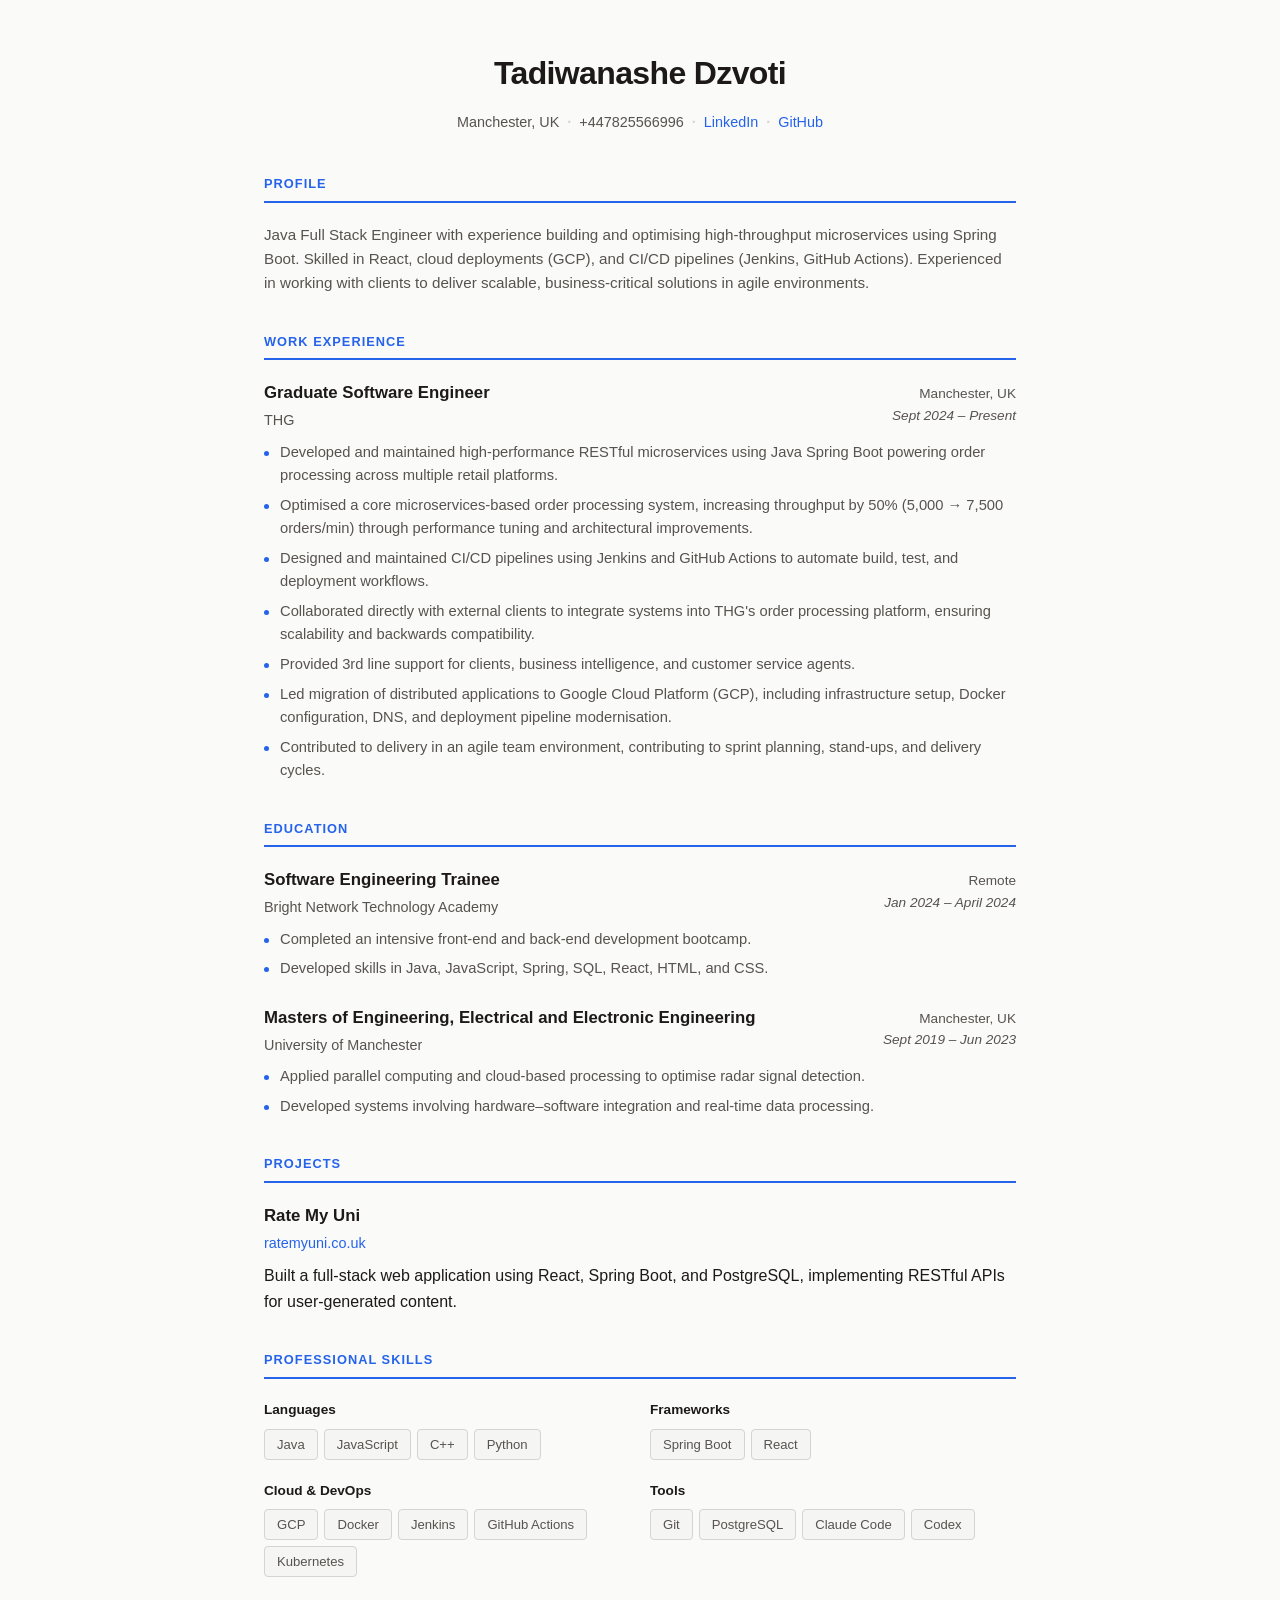
==== index.html @ 74bf0708 "Added static site" ====
<!DOCTYPE html>
<html lang="en">
<head>
    <meta charset="UTF-8">
    <meta name="viewport" content="width=device-width, initial-scale=1.0">
    <title>Tadiwanashe Dzvoti - Software Engineer</title>
    <link rel="stylesheet" href="style.css">
</head>
<body>
    <div class="container">
        <header>
            <h1>Tadiwanashe Dzvoti</h1>
            <div class="contact-info">
                <span>Manchester, UK</span>
                <span class="separator" aria-hidden="true"></span>
                <span>+447825566996</span>
                <span class="separator" aria-hidden="true"></span>
                <a href="https://linkedin.com/in/tadiwanashe-dzvoti" target="_blank" rel="noopener">LinkedIn</a>
                <span class="separator" aria-hidden="true"></span>
                <a href="https://github.com/TDD66" target="_blank" rel="noopener">GitHub</a>
            </div>
        </header>

        <section>
            <h2>Profile</h2>
            <p>Java Full Stack Engineer with experience building and optimising high-throughput microservices using Spring Boot. Skilled in React, cloud deployments (GCP), and CI/CD pipelines (Jenkins, GitHub Actions). Experienced in working with clients to deliver scalable, business-critical solutions in agile environments.</p>
        </section>

        <section>
            <h2>Work Experience</h2>

            <div class="entry">
                <div class="entry-header">
                    <div>
                        <h3>Graduate Software Engineer</h3>
                        <span class="organisation">THG</span>
                    </div>
                    <div class="entry-meta">
                        <span class="location">Manchester, UK</span>
                        <span class="date">Sept 2024 &ndash; Present</span>
                    </div>
                </div>
                <ul>
                    <li>Developed and maintained high-performance RESTful microservices using Java Spring Boot powering order processing across multiple retail platforms.</li>
                    <li>Optimised a core microservices-based order processing system, increasing throughput by 50% (5,000 &rarr; 7,500 orders/min) through performance tuning and architectural improvements.</li>
                    <li>Designed and maintained CI/CD pipelines using Jenkins and GitHub Actions to automate build, test, and deployment workflows.</li>
                    <li>Collaborated directly with external clients to integrate systems into THG's order processing platform, ensuring scalability and backwards compatibility.</li>
                    <li>Provided 3rd line support for clients, business intelligence, and customer service agents.</li>
                    <li>Led migration of distributed applications to Google Cloud Platform (GCP), including infrastructure setup, Docker configuration, DNS, and deployment pipeline modernisation.</li>
                    <li>Contributed to delivery in an agile team environment, contributing to sprint planning, stand-ups, and delivery cycles.</li>
                </ul>
            </div>
        </section>

        <section>
            <h2>Education</h2>

            <div class="entry">
                <div class="entry-header">
                    <div>
                        <h3>Software Engineering Trainee</h3>
                        <span class="organisation">Bright Network Technology Academy</span>
                    </div>
                    <div class="entry-meta">
                        <span class="location">Remote</span>
                        <span class="date">Jan 2024 &ndash; April 2024</span>
                    </div>
                </div>
                <ul>
                    <li>Completed an intensive front-end and back-end development bootcamp.</li>
                    <li>Developed skills in Java, JavaScript, Spring, SQL, React, HTML, and CSS.</li>
                </ul>
            </div>

            <div class="entry">
                <div class="entry-header">
                    <div>
                        <h3>Masters of Engineering, Electrical and Electronic Engineering</h3>
                        <span class="organisation">University of Manchester</span>
                    </div>
                    <div class="entry-meta">
                        <span class="location">Manchester, UK</span>
                        <span class="date">Sept 2019 &ndash; Jun 2023</span>
                    </div>
                </div>
                <ul>
                    <li>Applied parallel computing and cloud-based processing to optimise radar signal detection.</li>
                    <li>Developed systems involving hardware&ndash;software integration and real-time data processing.</li>
                </ul>
            </div>
        </section>

        <section>
            <h2>Projects</h2>
            <div class="entry">
                <div class="entry-header">
                    <div>
                        <h3>Rate My Uni</h3>
                        <a href="https://ratemyuni.co.uk" class="project-link" target="_blank" rel="noopener">ratemyuni.co.uk</a>
                    </div>
                </div>
                <p>Built a full-stack web application using React, Spring Boot, and PostgreSQL, implementing RESTful APIs for user-generated content.</p>
            </div>
        </section>

        <section>
            <h2>Professional Skills</h2>
            <div class="skills-grid">
                <div class="skill-category">
                    <h3>Languages</h3>
                    <div class="skill-tags">
                        <span class="tag">Java</span>
                        <span class="tag">JavaScript</span>
                        <span class="tag">C++</span>
                        <span class="tag">Python</span>
                    </div>
                </div>
                <div class="skill-category">
                    <h3>Frameworks</h3>
                    <div class="skill-tags">
                        <span class="tag">Spring Boot</span>
                        <span class="tag">React</span>
                    </div>
                </div>
                <div class="skill-category">
                    <h3>Cloud & DevOps</h3>
                    <div class="skill-tags">
                        <span class="tag">GCP</span>
                        <span class="tag">Docker</span>
                        <span class="tag">Jenkins</span>
                        <span class="tag">GitHub Actions</span>
                        <span class="tag">Kubernetes</span>
                    </div>
                </div>
                <div class="skill-category">
                    <h3>Tools</h3>
                    <div class="skill-tags">
                        <span class="tag">Git</span>
                        <span class="tag">PostgreSQL</span>
                        <span class="tag">Claude Code</span>
                        <span class="tag">Codex</span>
                    </div>
                </div>
            </div>
        </section>
    </div>
</body>
</html>
---- style.css ----
*,
*::before,
*::after {
    margin: 0;
    padding: 0;
    box-sizing: border-box;
}

:root {
    --color-bg: #fafaf9;
    --color-surface: #ffffff;
    --color-text: #1c1917;
    --color-text-secondary: #57534e;
    --color-accent: #2563eb;
    --color-accent-light: #eff6ff;
    --color-border: #e7e5e4;
    --color-tag-bg: #f5f5f4;
    --color-tag-border: #d6d3d1;
}

body {
    font-family: -apple-system, BlinkMacSystemFont, "Segoe UI", Roboto,
        "Helvetica Neue", Arial, sans-serif;
    background: var(--color-bg);
    color: var(--color-text);
    line-height: 1.6;
    -webkit-font-smoothing: antialiased;
}

.container {
    max-width: 800px;
    margin: 0 auto;
    padding: 48px 24px;
}

/* Header */
header {
    text-align: center;
    margin-bottom: 40px;
}

header h1 {
    font-size: 2rem;
    font-weight: 700;
    letter-spacing: -0.02em;
    margin-bottom: 12px;
}

.contact-info {
    display: flex;
    flex-wrap: wrap;
    justify-content: center;
    align-items: center;
    gap: 8px;
    font-size: 0.9rem;
    color: var(--color-text-secondary);
}

.contact-info a {
    color: var(--color-accent);
    text-decoration: none;
}

.contact-info a:hover {
    text-decoration: underline;
}

.separator::after {
    content: "\00b7";
    color: var(--color-tag-border);
    font-weight: 700;
}

/* Sections */
section {
    margin-bottom: 36px;
}

section > h2 {
    font-size: 0.8rem;
    font-weight: 600;
    text-transform: uppercase;
    letter-spacing: 0.08em;
    color: var(--color-accent);
    border-bottom: 2px solid var(--color-accent);
    padding-bottom: 6px;
    margin-bottom: 20px;
}

section > p {
    font-size: 0.95rem;
    color: var(--color-text-secondary);
}

/* Entry blocks */
.entry {
    margin-bottom: 24px;
}

.entry:last-child {
    margin-bottom: 0;
}

.entry-header {
    display: flex;
    justify-content: space-between;
    align-items: baseline;
    flex-wrap: wrap;
    gap: 4px;
    margin-bottom: 8px;
}

.entry-header h3 {
    font-size: 1.05rem;
    font-weight: 600;
}

.organisation {
    font-size: 0.9rem;
    color: var(--color-text-secondary);
}

.entry-meta {
    text-align: right;
    flex-shrink: 0;
}

.location {
    display: block;
    font-size: 0.85rem;
    color: var(--color-text-secondary);
}

.date {
    display: block;
    font-size: 0.85rem;
    color: var(--color-text-secondary);
    font-style: italic;
}

.project-link {
    font-size: 0.9rem;
    color: var(--color-accent);
    text-decoration: none;
}

.project-link:hover {
    text-decoration: underline;
}

/* Lists */
ul {
    list-style: none;
    padding-left: 0;
}

ul li {
    position: relative;
    padding-left: 16px;
    margin-bottom: 6px;
    font-size: 0.92rem;
    color: var(--color-text-secondary);
}

ul li::before {
    content: "";
    position: absolute;
    left: 0;
    top: 10px;
    width: 5px;
    height: 5px;
    border-radius: 50%;
    background: var(--color-accent);
}

/* Skills */
.skills-grid {
    display: grid;
    grid-template-columns: 1fr 1fr;
    gap: 20px;
}

.skill-category h3 {
    font-size: 0.85rem;
    font-weight: 600;
    margin-bottom: 8px;
    color: var(--color-text);
}

.skill-tags {
    display: flex;
    flex-wrap: wrap;
    gap: 6px;
}

.tag {
    display: inline-block;
    padding: 4px 12px;
    font-size: 0.82rem;
    background: var(--color-tag-bg);
    border: 1px solid var(--color-tag-border);
    border-radius: 4px;
    color: var(--color-text-secondary);
}

/* Responsive */
@media (max-width: 600px) {
    .container {
        padding: 32px 16px;
    }

    header h1 {
        font-size: 1.6rem;
    }

    .entry-header {
        flex-direction: column;
    }

    .entry-meta {
        text-align: left;
    }

    .skills-grid {
        grid-template-columns: 1fr;
    }
}

/* Print */
@media print {
    body {
        background: white;
    }

    .container {
        max-width: 100%;
        padding: 0;
    }

    section > h2 {
        color: var(--color-text);
        border-color: var(--color-text);
    }

    .contact-info a {
        color: var(--color-text);
    }

    .tag {
        border-color: var(--color-border);
    }
}
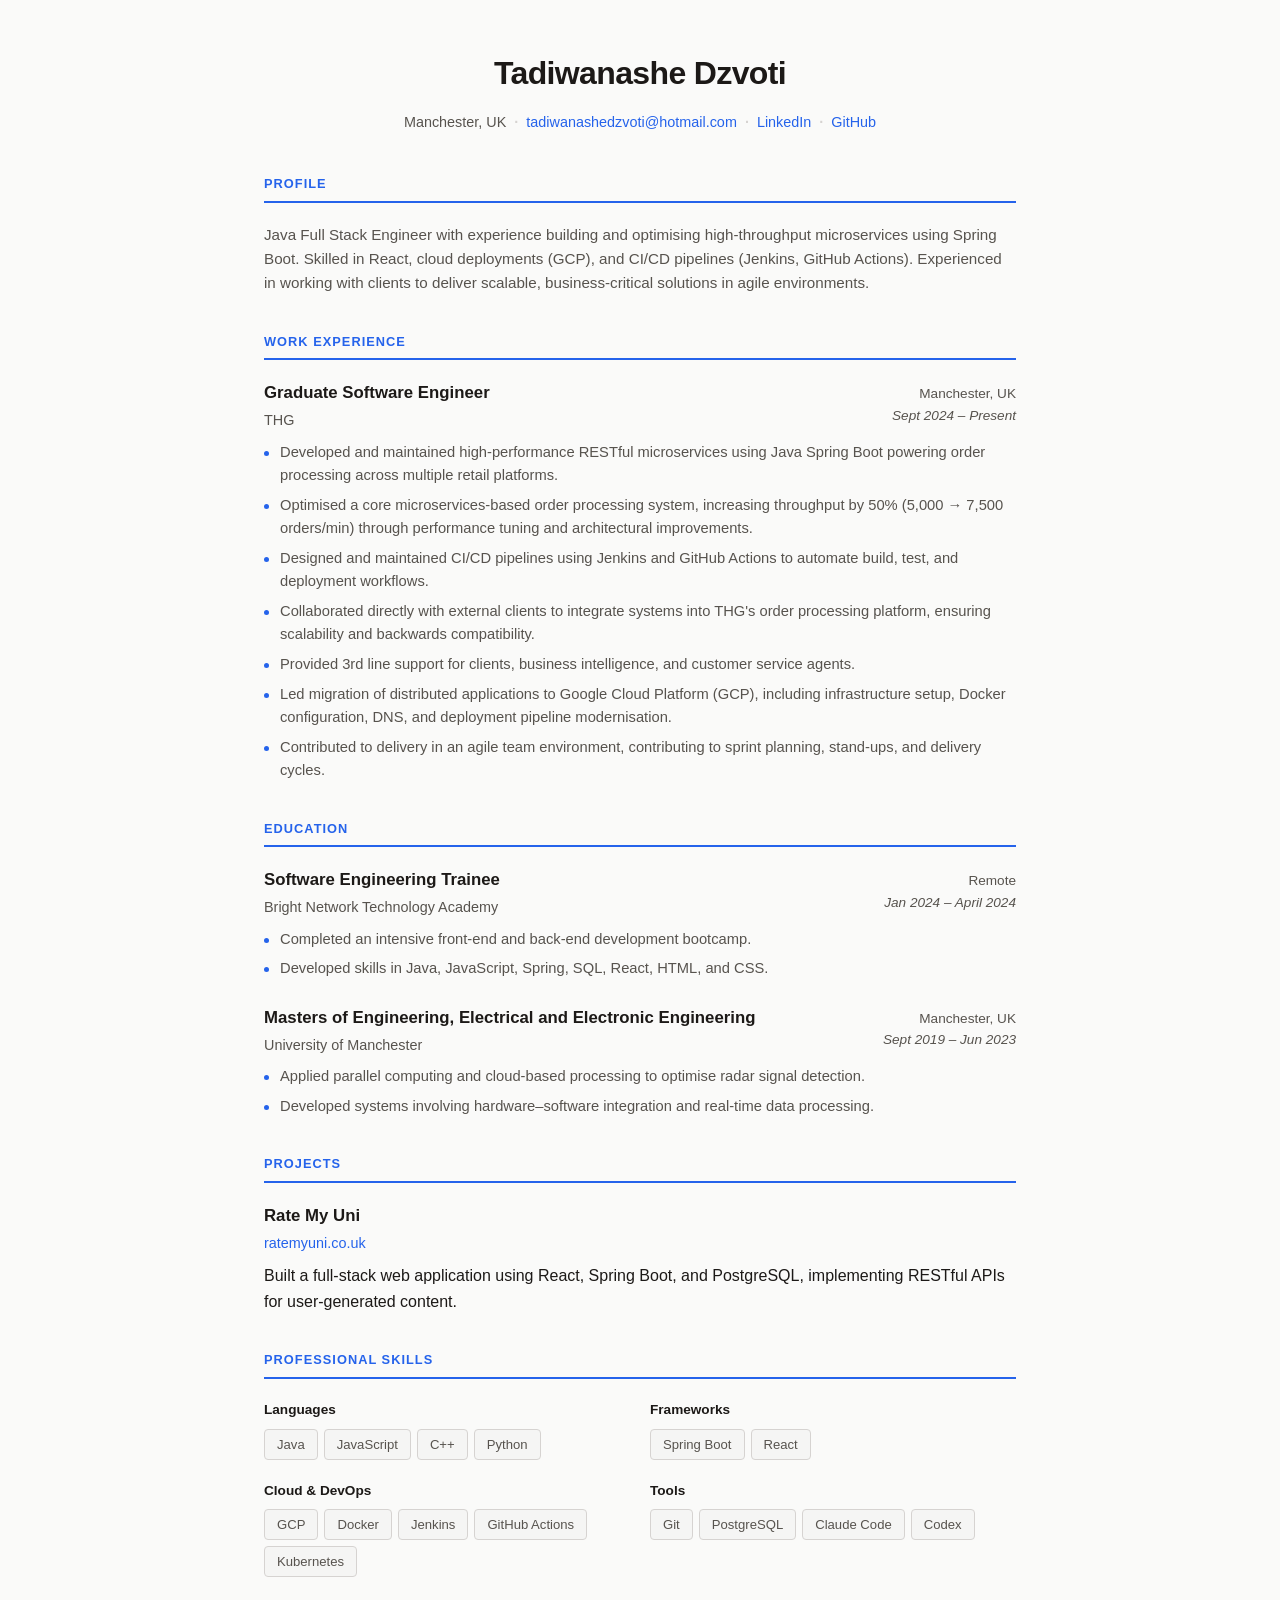
==== commit 6e4448b8: "Moved all styling to css file" ====
--- a/index.html
+++ b/index.html
@@ -13,7 +13,7 @@
             <div class="contact-info">
                 <span>Manchester, UK</span>
                 <span class="separator" aria-hidden="true"></span>
-                <span>+447825566996</span>
+                <a href="mailto:tadiwanashedzvoti@hotmail.com">tadiwanashedzvoti@hotmail.com</a>
                 <span class="separator" aria-hidden="true"></span>
                 <a href="https://linkedin.com/in/tadiwanashe-dzvoti" target="_blank" rel="noopener">LinkedIn</a>
                 <span class="separator" aria-hidden="true"></span>
--- a/style.css
+++ b/style.css
@@ -226,6 +226,47 @@
     }
 }
 
+/* 404 page */
+.error-page {
+    display: flex;
+    flex-direction: column;
+    align-items: center;
+    justify-content: center;
+    min-height: 80vh;
+    text-align: center;
+}
+
+.error-code {
+    font-size: 6rem;
+    font-weight: 700;
+    letter-spacing: -0.04em;
+    color: var(--color-accent);
+    line-height: 1;
+    margin-bottom: 12px;
+}
+
+.error-message {
+    font-size: 1.2rem;
+    color: var(--color-text-secondary);
+    margin-bottom: 32px;
+}
+
+.back-link {
+    display: inline-block;
+    padding: 10px 24px;
+    font-size: 0.9rem;
+    font-weight: 600;
+    color: #ffffff;
+    background: var(--color-accent);
+    border-radius: 6px;
+    text-decoration: none;
+    transition: opacity 0.2s;
+}
+
+.back-link:hover {
+    opacity: 0.85;
+}
+
 /* Print */
 @media print {
     body {
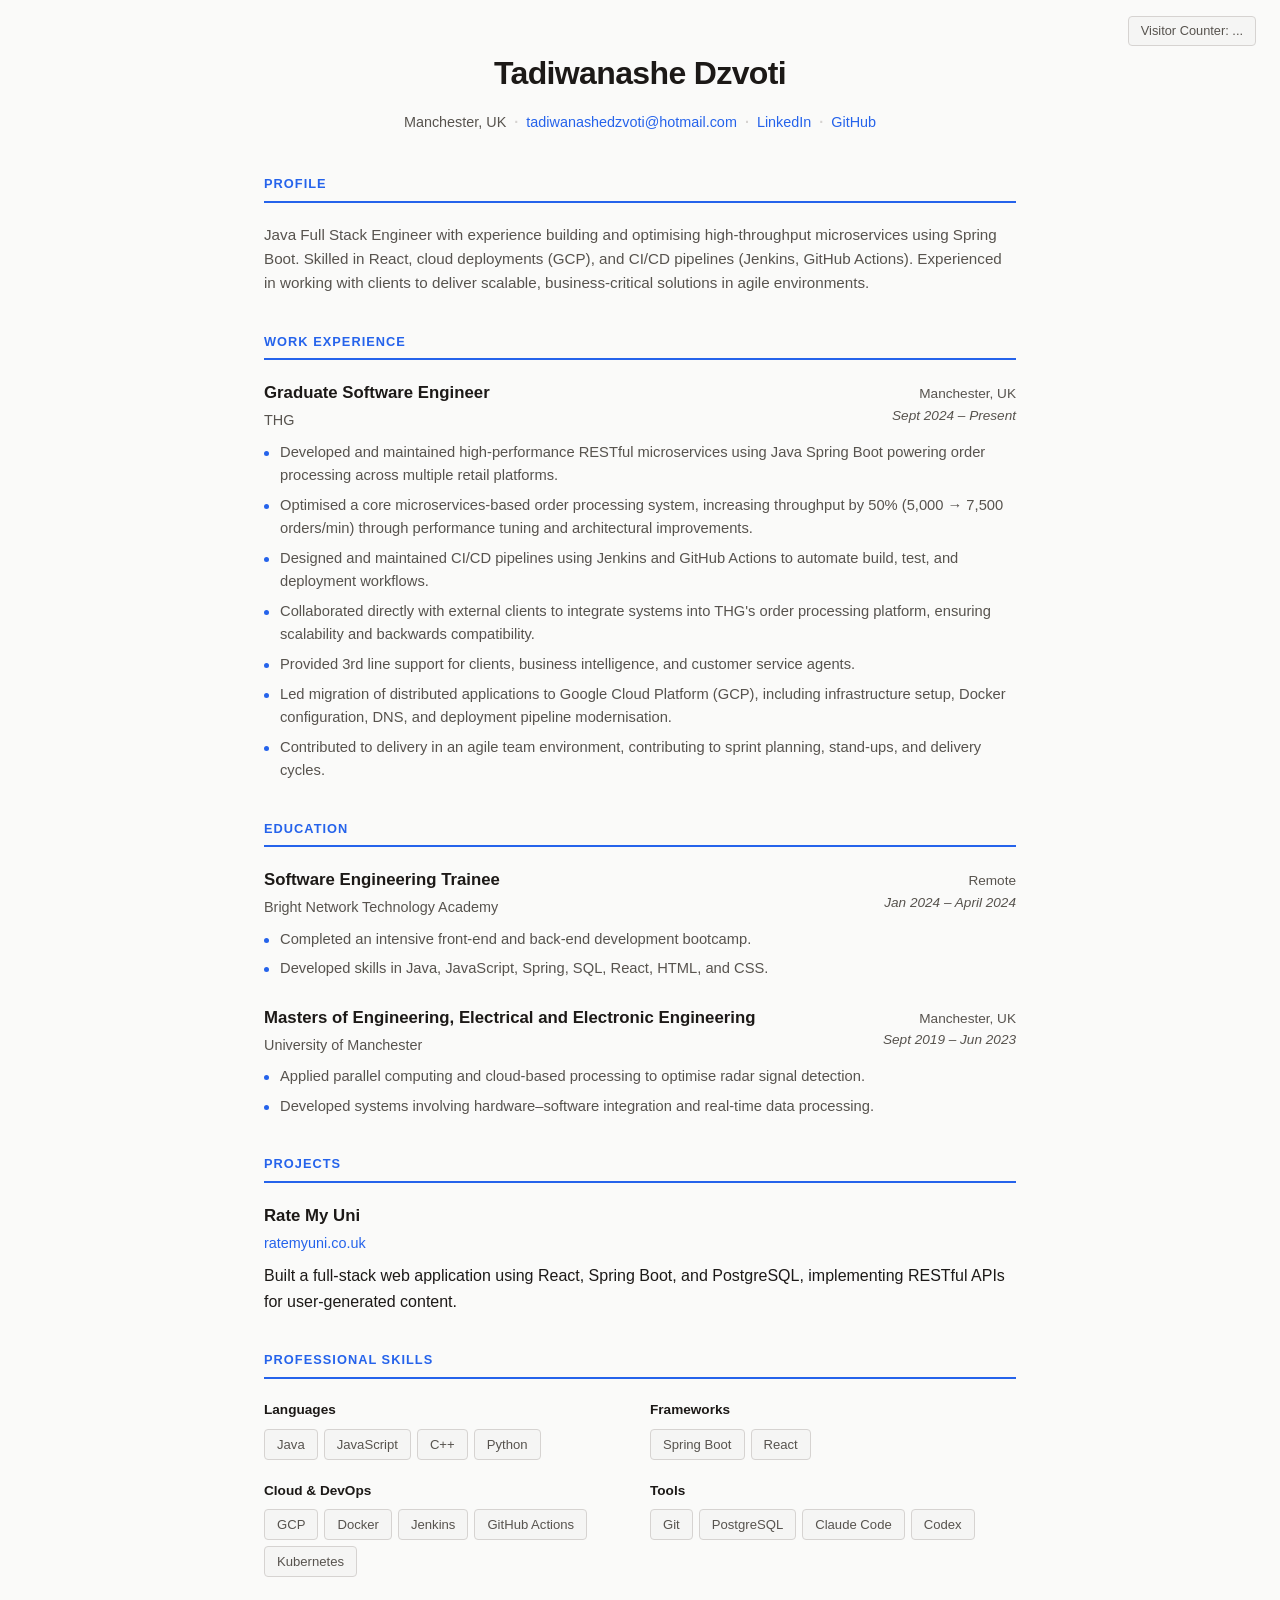
==== commit ac8d84df: "Connected counter to firebase" ====
--- a/index.html
+++ b/index.html
@@ -7,6 +7,7 @@
     <link rel="stylesheet" href="style.css">
 </head>
 <body>
+    <div class="visitor-counter" id="visitor-counter" style="visibility: hidden;">Visitor Counter: 0</div>
     <div class="container">
         <header>
             <h1>Tadiwanashe Dzvoti</h1>
@@ -144,5 +145,6 @@
             </div>
         </section>
     </div>
+    <script src="counter.js"></script>
 </body>
 </html>
--- a/style.css
+++ b/style.css
@@ -33,6 +33,20 @@
     padding: 48px 24px;
 }
 
+/* Visitor counter */
+.visitor-counter {
+    position: fixed;
+    top: 16px;
+    right: 24px;
+    font-size: 0.8rem;
+    color: var(--color-text-secondary);
+    background: var(--color-tag-bg);
+    border: 1px solid var(--color-tag-border);
+    border-radius: 4px;
+    padding: 4px 12px;
+    z-index: 10;
+}
+
 /* Header */
 header {
     text-align: center;
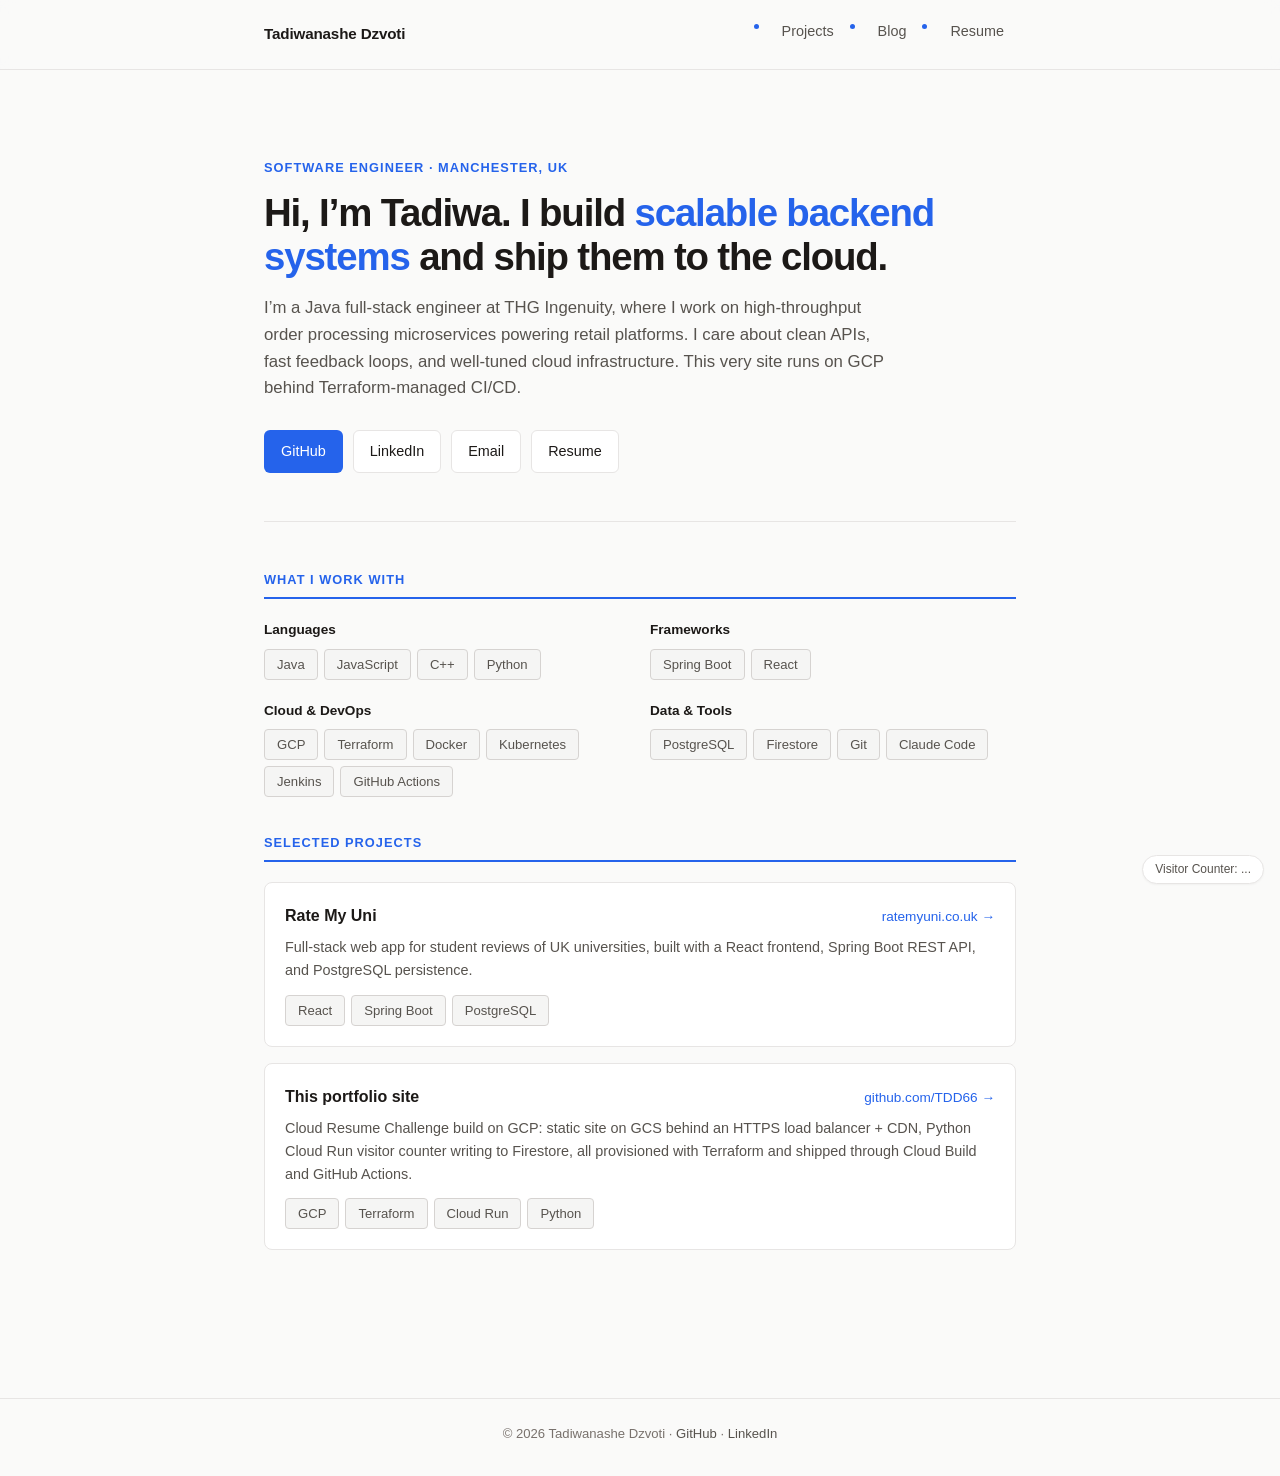
==== commit 05aa27a7: "Modified landing page and added other pages" ====
--- a/index.html
+++ b/index.html
@@ -4,108 +4,42 @@
     <meta charset="UTF-8">
     <meta name="viewport" content="width=device-width, initial-scale=1.0">
     <title>Tadiwanashe Dzvoti - Software Engineer</title>
+    <meta name="description" content="Tadiwanashe Dzvoti is a Java full-stack software engineer based in Manchester, UK, building scalable services on the JVM and the cloud.">
     <link rel="stylesheet" href="style.css">
 </head>
 <body>
     <div class="visitor-counter" id="visitor-counter" style="visibility: hidden;">Visitor Counter: 0</div>
+
+    <nav class="site-nav" aria-label="Primary">
+        <div class="site-nav-inner">
+            <a href="/" class="site-nav-brand">Tadiwanashe Dzvoti</a>
+            <ul class="site-nav-links">
+                <li><a href="/projects.html">Projects</a></li>
+                <li><a href="/blogs.html">Blog</a></li>
+                <li><a href="/resume.html">Resume</a></li>
+            </ul>
+        </div>
+    </nav>
+
     <div class="container">
-        <header>
-            <h1>Tadiwanashe Dzvoti</h1>
-            <div class="contact-info">
-                <span>Manchester, UK</span>
-                <span class="separator" aria-hidden="true"></span>
-                <a href="mailto:tadiwanashedzvoti@hotmail.com">tadiwanashedzvoti@hotmail.com</a>
-                <span class="separator" aria-hidden="true"></span>
-                <a href="https://linkedin.com/in/tadiwanashe-dzvoti" target="_blank" rel="noopener">LinkedIn</a>
-                <span class="separator" aria-hidden="true"></span>
-                <a href="https://github.com/TDD66" target="_blank" rel="noopener">GitHub</a>
-            </div>
-        </header>
-
-        <section>
-            <h2>Profile</h2>
-            <p>Java Full Stack Engineer with experience building and optimising high-throughput microservices using Spring Boot. Skilled in React, cloud deployments (GCP), and CI/CD pipelines (Jenkins, GitHub Actions). Experienced in working with clients to deliver scalable, business-critical solutions in agile environments.</p>
-        </section>
-
-        <section>
-            <h2>Work Experience</h2>
-
-            <div class="entry">
-                <div class="entry-header">
-                    <div>
-                        <h3>Graduate Software Engineer</h3>
-                        <span class="organisation">THG</span>
-                    </div>
-                    <div class="entry-meta">
-                        <span class="location">Manchester, UK</span>
-                        <span class="date">Sept 2024 &ndash; Present</span>
-                    </div>
-                </div>
-                <ul>
-                    <li>Developed and maintained high-performance RESTful microservices using Java Spring Boot powering order processing across multiple retail platforms.</li>
-                    <li>Optimised a core microservices-based order processing system, increasing throughput by 50% (5,000 &rarr; 7,500 orders/min) through performance tuning and architectural improvements.</li>
-                    <li>Designed and maintained CI/CD pipelines using Jenkins and GitHub Actions to automate build, test, and deployment workflows.</li>
-                    <li>Collaborated directly with external clients to integrate systems into THG's order processing platform, ensuring scalability and backwards compatibility.</li>
-                    <li>Provided 3rd line support for clients, business intelligence, and customer service agents.</li>
-                    <li>Led migration of distributed applications to Google Cloud Platform (GCP), including infrastructure setup, Docker configuration, DNS, and deployment pipeline modernisation.</li>
-                    <li>Contributed to delivery in an agile team environment, contributing to sprint planning, stand-ups, and delivery cycles.</li>
-                </ul>
+        <section class="hero">
+            <div class="hero-eyebrow">Software Engineer · Manchester, UK</div>
+            <h1>Hi, I&rsquo;m Tadiwa. I build <span class="accent">scalable backend systems</span> and ship them to the cloud.</h1>
+            <p class="hero-lead">
+                I&rsquo;m a Java full-stack engineer at THG Ingenuity, where I work on high-throughput order processing
+                microservices powering retail platforms. I care about clean APIs, fast feedback loops, and
+                well-tuned cloud infrastructure. This very site runs on GCP behind Terraform-managed CI/CD.
+            </p>
+            <div class="hero-actions">
+                <a class="btn btn-primary" href="https://github.com/TDD66" target="_blank" rel="noopener">GitHub</a>
+                <a class="btn btn-secondary" href="https://www.linkedin.com/in/tadiwanashe-dzvoti-5999681a4/" target="_blank" rel="noopener">LinkedIn</a>
+                <a class="btn btn-secondary" href="mailto:tadiwanashedzvoti@hotmail.com">Email</a>
+                <a class="btn btn-secondary" href="/resume.html">Resume</a>
             </div>
         </section>
 
         <section>
-            <h2>Education</h2>
-
-            <div class="entry">
-                <div class="entry-header">
-                    <div>
-                        <h3>Software Engineering Trainee</h3>
-                        <span class="organisation">Bright Network Technology Academy</span>
-                    </div>
-                    <div class="entry-meta">
-                        <span class="location">Remote</span>
-                        <span class="date">Jan 2024 &ndash; April 2024</span>
-                    </div>
-                </div>
-                <ul>
-                    <li>Completed an intensive front-end and back-end development bootcamp.</li>
-                    <li>Developed skills in Java, JavaScript, Spring, SQL, React, HTML, and CSS.</li>
-                </ul>
-            </div>
-
-            <div class="entry">
-                <div class="entry-header">
-                    <div>
-                        <h3>Masters of Engineering, Electrical and Electronic Engineering</h3>
-                        <span class="organisation">University of Manchester</span>
-                    </div>
-                    <div class="entry-meta">
-                        <span class="location">Manchester, UK</span>
-                        <span class="date">Sept 2019 &ndash; Jun 2023</span>
-                    </div>
-                </div>
-                <ul>
-                    <li>Applied parallel computing and cloud-based processing to optimise radar signal detection.</li>
-                    <li>Developed systems involving hardware&ndash;software integration and real-time data processing.</li>
-                </ul>
-            </div>
-        </section>
-
-        <section>
-            <h2>Projects</h2>
-            <div class="entry">
-                <div class="entry-header">
-                    <div>
-                        <h3>Rate My Uni</h3>
-                        <a href="https://ratemyuni.co.uk" class="project-link" target="_blank" rel="noopener">ratemyuni.co.uk</a>
-                    </div>
-                </div>
-                <p>Built a full-stack web application using React, Spring Boot, and PostgreSQL, implementing RESTful APIs for user-generated content.</p>
-            </div>
-        </section>
-
-        <section>
-            <h2>Professional Skills</h2>
+            <h2>What I work with</h2>
             <div class="skills-grid">
                 <div class="skill-category">
                     <h3>Languages</h3>
@@ -124,27 +58,70 @@
                     </div>
                 </div>
                 <div class="skill-category">
-                    <h3>Cloud & DevOps</h3>
+                    <h3>Cloud &amp; DevOps</h3>
                     <div class="skill-tags">
                         <span class="tag">GCP</span>
+                        <span class="tag">Terraform</span>
                         <span class="tag">Docker</span>
+                        <span class="tag">Kubernetes</span>
                         <span class="tag">Jenkins</span>
                         <span class="tag">GitHub Actions</span>
-                        <span class="tag">Kubernetes</span>
                     </div>
                 </div>
                 <div class="skill-category">
-                    <h3>Tools</h3>
+                    <h3>Data &amp; Tools</h3>
                     <div class="skill-tags">
+                        <span class="tag">PostgreSQL</span>
+                        <span class="tag">Firestore</span>
                         <span class="tag">Git</span>
-                        <span class="tag">PostgreSQL</span>
                         <span class="tag">Claude Code</span>
-                        <span class="tag">Codex</span>
                     </div>
                 </div>
             </div>
         </section>
+
+        <section>
+            <h2>Selected projects</h2>
+            <div class="project-cards">
+                <a class="project-card" href="https://ratemyuni.co.uk" target="_blank" rel="noopener">
+                    <div class="project-card-header">
+                        <h3>Rate My Uni</h3>
+                        <span class="project-card-link">ratemyuni.co.uk &rarr;</span>
+                    </div>
+                    <p>Full-stack web app for student reviews of UK universities, built with a React frontend, Spring Boot REST API, and PostgreSQL persistence.</p>
+                    <div class="skill-tags">
+                        <span class="tag">React</span>
+                        <span class="tag">Spring Boot</span>
+                        <span class="tag">PostgreSQL</span>
+                    </div>
+                </a>
+
+                <a class="project-card" href="https://github.com/TDD66" target="_blank" rel="noopener">
+                    <div class="project-card-header">
+                        <h3>This portfolio site</h3>
+                        <span class="project-card-link">github.com/TDD66 &rarr;</span>
+                    </div>
+                    <p>Cloud Resume Challenge build on GCP: static site on GCS behind an HTTPS load balancer + CDN, Python Cloud Run visitor counter writing to Firestore, all provisioned with Terraform and shipped through Cloud Build and GitHub Actions.</p>
+                    <div class="skill-tags">
+                        <span class="tag">GCP</span>
+                        <span class="tag">Terraform</span>
+                        <span class="tag">Cloud Run</span>
+                        <span class="tag">Python</span>
+                    </div>
+                </a>
+            </div>
+        </section>
     </div>
+
+    <footer class="site-footer">
+        &copy; <span id="year">2026</span> Tadiwanashe Dzvoti ·
+        <a href="https://github.com/TDD66" target="_blank" rel="noopener">GitHub</a> ·
+        <a href="https://www.linkedin.com/in/tadiwanashe-dzvoti-5999681a4/" target="_blank" rel="noopener">LinkedIn</a>
+    </footer>
+
+    <script>
+        document.getElementById("year").textContent = new Date().getFullYear();
+    </script>
     <script src="counter.js"></script>
 </body>
 </html>
--- a/style.css
+++ b/style.css
@@ -11,7 +11,9 @@
     --color-surface: #ffffff;
     --color-text: #1c1917;
     --color-text-secondary: #57534e;
+    --color-text-muted: #78716c;
     --color-accent: #2563eb;
+    --color-accent-hover: #1d4ed8;
     --color-accent-light: #eff6ff;
     --color-border: #e7e5e4;
     --color-tag-bg: #f5f5f4;
@@ -30,30 +32,162 @@
 .container {
     max-width: 800px;
     margin: 0 auto;
-    padding: 48px 24px;
+    padding: 32px 24px 64px;
+}
+
+/* Top navigation */
+.site-nav {
+    position: sticky;
+    top: 0;
+    z-index: 20;
+    background: rgba(250, 250, 249, 0.85);
+    backdrop-filter: saturate(180%) blur(8px);
+    -webkit-backdrop-filter: saturate(180%) blur(8px);
+    border-bottom: 1px solid var(--color-border);
+}
+
+.site-nav-inner {
+    max-width: 800px;
+    margin: 0 auto;
+    padding: 14px 24px;
+    display: flex;
+    justify-content: space-between;
+    align-items: center;
+    gap: 16px;
+}
+
+.site-nav-brand {
+    font-weight: 700;
+    font-size: 0.95rem;
+    letter-spacing: -0.01em;
+    color: var(--color-text);
+    text-decoration: none;
+}
+
+.site-nav-links {
+    display: flex;
+    gap: 4px;
+    list-style: none;
+    padding: 0;
+    margin: 0;
+}
+
+.site-nav-links a {
+    display: inline-block;
+    padding: 6px 12px;
+    font-size: 0.9rem;
+    color: var(--color-text-secondary);
+    text-decoration: none;
+    border-radius: 6px;
+    transition: background 0.15s, color 0.15s;
+}
+
+.site-nav-links a:hover {
+    color: var(--color-text);
+    background: var(--color-tag-bg);
+}
+
+.site-nav-links a.active {
+    color: var(--color-accent);
+    background: var(--color-accent-light);
 }
 
 /* Visitor counter */
 .visitor-counter {
     position: fixed;
-    top: 16px;
-    right: 24px;
-    font-size: 0.8rem;
-    color: var(--color-text-secondary);
-    background: var(--color-tag-bg);
-    border: 1px solid var(--color-tag-border);
-    border-radius: 4px;
+    bottom: 16px;
+    right: 16px;
+    font-size: 0.75rem;
+    color: var(--color-text-secondary);
+    background: var(--color-surface);
+    border: 1px solid var(--color-border);
+    border-radius: 999px;
     padding: 4px 12px;
     z-index: 10;
-}
-
-/* Header */
-header {
+    box-shadow: 0 1px 2px rgba(0, 0, 0, 0.04);
+}
+
+/* Hero (landing) */
+.hero {
+    padding: 56px 0 48px;
+    border-bottom: 1px solid var(--color-border);
+    margin-bottom: 48px;
+}
+
+.hero-eyebrow {
+    font-size: 0.8rem;
+    font-weight: 600;
+    text-transform: uppercase;
+    letter-spacing: 0.08em;
+    color: var(--color-accent);
+    margin-bottom: 12px;
+}
+
+.hero h1 {
+    font-size: 2.4rem;
+    font-weight: 700;
+    letter-spacing: -0.03em;
+    line-height: 1.15;
+    margin-bottom: 16px;
+}
+
+.hero h1 .accent {
+    color: var(--color-accent);
+}
+
+.hero-lead {
+    font-size: 1.05rem;
+    color: var(--color-text-secondary);
+    max-width: 620px;
+    margin-bottom: 28px;
+}
+
+.hero-actions {
+    display: flex;
+    flex-wrap: wrap;
+    gap: 10px;
+}
+
+.btn {
+    display: inline-flex;
+    align-items: center;
+    gap: 8px;
+    padding: 9px 16px;
+    font-size: 0.9rem;
+    font-weight: 500;
+    border-radius: 6px;
+    text-decoration: none;
+    transition: opacity 0.15s, background 0.15s, color 0.15s, border-color 0.15s;
+    border: 1px solid transparent;
+}
+
+.btn-primary {
+    background: var(--color-accent);
+    color: #ffffff;
+}
+
+.btn-primary:hover {
+    background: var(--color-accent-hover);
+}
+
+.btn-secondary {
+    background: var(--color-surface);
+    color: var(--color-text);
+    border-color: var(--color-border);
+}
+
+.btn-secondary:hover {
+    background: var(--color-tag-bg);
+}
+
+/* Header (resume page) */
+header.resume-header {
     text-align: center;
     margin-bottom: 40px;
-}
-
-header h1 {
+    padding-top: 24px;
+}
+
+header.resume-header h1 {
     font-size: 2rem;
     font-weight: 700;
     letter-spacing: -0.02em;
@@ -217,13 +351,142 @@
     color: var(--color-text-secondary);
 }
 
+/* Project cards (landing) */
+.project-cards {
+    display: grid;
+    grid-template-columns: 1fr;
+    gap: 16px;
+}
+
+.project-card {
+    display: block;
+    padding: 20px;
+    background: var(--color-surface);
+    border: 1px solid var(--color-border);
+    border-radius: 8px;
+    text-decoration: none;
+    color: inherit;
+    transition: border-color 0.15s, transform 0.15s, box-shadow 0.15s;
+}
+
+.project-card:hover {
+    border-color: var(--color-accent);
+    transform: translateY(-1px);
+    box-shadow: 0 4px 12px rgba(0, 0, 0, 0.04);
+}
+
+.project-card-header {
+    display: flex;
+    justify-content: space-between;
+    align-items: baseline;
+    gap: 12px;
+    margin-bottom: 8px;
+}
+
+.project-card h3 {
+    font-size: 1rem;
+    font-weight: 600;
+    color: var(--color-text);
+}
+
+.project-card-link {
+    font-size: 0.85rem;
+    color: var(--color-accent);
+    flex-shrink: 0;
+}
+
+.project-card p {
+    font-size: 0.9rem;
+    color: var(--color-text-secondary);
+    margin-bottom: 12px;
+}
+
+.project-card .skill-tags {
+    gap: 6px;
+}
+
+/* Coming soon */
+.coming-soon {
+    display: flex;
+    flex-direction: column;
+    align-items: center;
+    justify-content: center;
+    min-height: 60vh;
+    text-align: center;
+    padding: 48px 24px;
+}
+
+.coming-soon-eyebrow {
+    font-size: 0.8rem;
+    font-weight: 600;
+    text-transform: uppercase;
+    letter-spacing: 0.08em;
+    color: var(--color-accent);
+    margin-bottom: 12px;
+}
+
+.coming-soon h1 {
+    font-size: 2.2rem;
+    font-weight: 700;
+    letter-spacing: -0.02em;
+    margin-bottom: 16px;
+}
+
+.coming-soon p {
+    font-size: 1rem;
+    color: var(--color-text-secondary);
+    max-width: 440px;
+    margin-bottom: 28px;
+}
+
+/* Footer */
+.site-footer {
+    border-top: 1px solid var(--color-border);
+    margin-top: 48px;
+    padding: 24px 24px 32px;
+    text-align: center;
+    font-size: 0.82rem;
+    color: var(--color-text-muted);
+}
+
+.site-footer a {
+    color: var(--color-text-secondary);
+    text-decoration: none;
+}
+
+.site-footer a:hover {
+    color: var(--color-accent);
+}
+
 /* Responsive */
 @media (max-width: 600px) {
     .container {
-        padding: 32px 16px;
-    }
-
-    header h1 {
+        padding: 24px 16px 48px;
+    }
+
+    .site-nav-inner {
+        padding: 12px 16px;
+    }
+
+    .site-nav-links a {
+        padding: 6px 8px;
+        font-size: 0.85rem;
+    }
+
+    .hero {
+        padding: 40px 0 36px;
+        margin-bottom: 36px;
+    }
+
+    .hero h1 {
+        font-size: 1.9rem;
+    }
+
+    .hero-lead {
+        font-size: 0.98rem;
+    }
+
+    header.resume-header h1 {
         font-size: 1.6rem;
     }
 
@@ -237,6 +500,10 @@
 
     .skills-grid {
         grid-template-columns: 1fr;
+    }
+
+    .coming-soon h1 {
+        font-size: 1.8rem;
     }
 }
 
@@ -246,7 +513,7 @@
     flex-direction: column;
     align-items: center;
     justify-content: center;
-    min-height: 80vh;
+    min-height: 70vh;
     text-align: center;
 }
 
@@ -292,6 +559,12 @@
         padding: 0;
     }
 
+    .site-nav,
+    .visitor-counter,
+    .site-footer {
+        display: none;
+    }
+
     section > h2 {
         color: var(--color-text);
         border-color: var(--color-text);
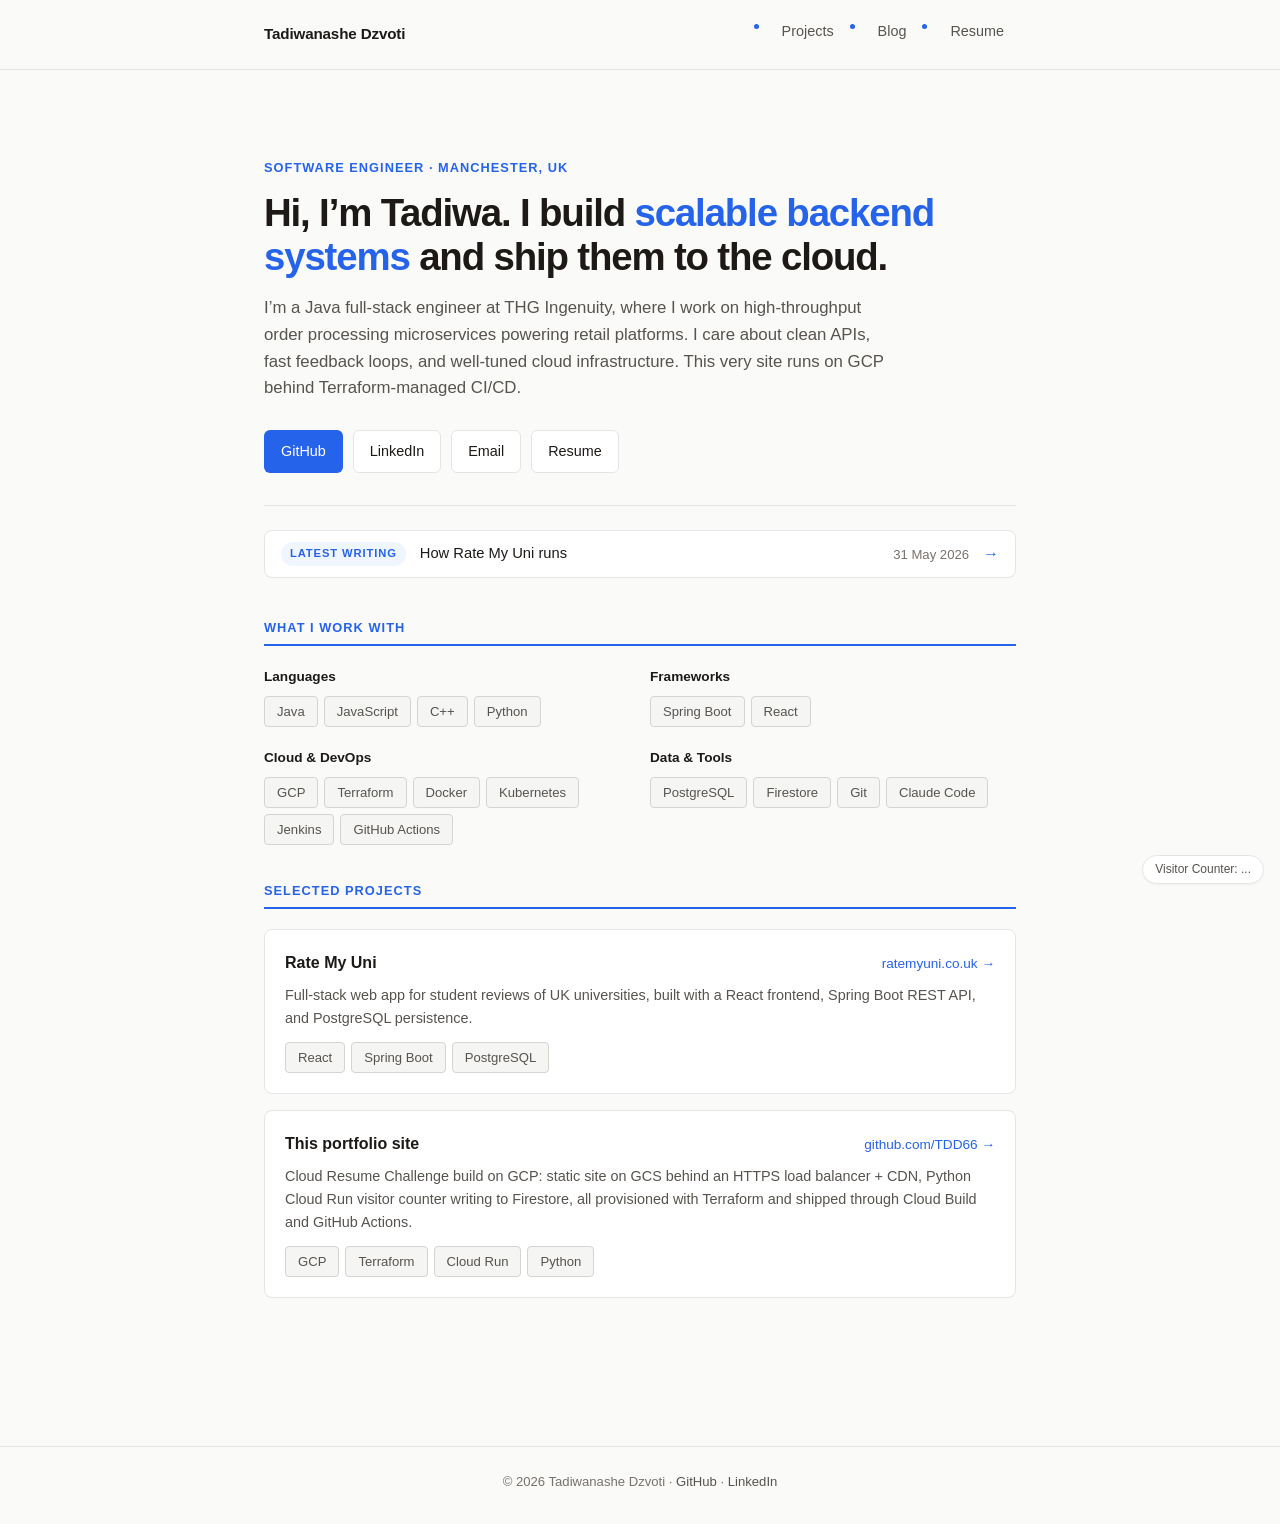
==== commit 6928372c: "added favicon with initials" ====
--- a/index.html
+++ b/index.html
@@ -5,6 +5,8 @@
     <meta name="viewport" content="width=device-width, initial-scale=1.0">
     <title>Tadiwanashe Dzvoti - Software Engineer</title>
     <meta name="description" content="Tadiwanashe Dzvoti is a Java full-stack software engineer based in Manchester, UK, building scalable services on the JVM and the cloud.">
+    <link rel="icon" type="image/svg+xml" href="/favicon.svg">
+    <meta name="theme-color" content="#2563eb">
     <link rel="stylesheet" href="style.css">
 </head>
 <body>
@@ -37,6 +39,13 @@
                 <a class="btn btn-secondary" href="/resume.html">Resume</a>
             </div>
         </section>
+
+        <a class="latest-post" href="/blogs/rate-my-uni-architecture.html">
+            <span class="latest-post-label">Latest writing</span>
+            <span class="latest-post-title">How Rate My Uni runs</span>
+            <span class="latest-post-date">31 May 2026</span>
+            <span class="latest-post-arrow" aria-hidden="true">&rarr;</span>
+        </a>
 
         <section>
             <h2>What I work with</h2>
--- a/style.css
+++ b/style.css
@@ -109,9 +109,64 @@
 
 /* Hero (landing) */
 .hero {
-    padding: 56px 0 48px;
+    padding: 56px 0 32px;
     border-bottom: 1px solid var(--color-border);
-    margin-bottom: 48px;
+    margin-bottom: 24px;
+}
+
+/* Latest writing strip (landing) */
+.latest-post {
+    display: flex;
+    align-items: center;
+    gap: 14px;
+    padding: 10px 16px;
+    margin-bottom: 40px;
+    background: var(--color-surface);
+    border: 1px solid var(--color-border);
+    border-radius: 8px;
+    text-decoration: none;
+    color: var(--color-text-secondary);
+    transition: border-color 0.15s, background 0.15s;
+}
+
+.latest-post:hover {
+    border-color: var(--color-accent);
+    background: var(--color-accent-light);
+}
+
+.latest-post-label {
+    font-size: 0.7rem;
+    font-weight: 600;
+    text-transform: uppercase;
+    letter-spacing: 0.08em;
+    color: var(--color-accent);
+    padding: 3px 9px;
+    background: var(--color-accent-light);
+    border-radius: 999px;
+    flex-shrink: 0;
+}
+
+.latest-post-title {
+    font-size: 0.92rem;
+    font-weight: 500;
+    color: var(--color-text);
+    flex: 1;
+    min-width: 0;
+    overflow: hidden;
+    text-overflow: ellipsis;
+    white-space: nowrap;
+}
+
+.latest-post-date {
+    font-size: 0.82rem;
+    color: var(--color-text-muted);
+    font-variant-numeric: tabular-nums;
+    flex-shrink: 0;
+}
+
+.latest-post-arrow {
+    color: var(--color-accent);
+    flex-shrink: 0;
 }
 
 .hero-eyebrow {
@@ -405,6 +460,376 @@
     gap: 6px;
 }
 
+/* Page header (inner pages) */
+.page-header {
+    padding: 40px 0 32px;
+    border-bottom: 1px solid var(--color-border);
+    margin-bottom: 36px;
+}
+
+.page-header-eyebrow {
+    font-size: 0.8rem;
+    font-weight: 600;
+    text-transform: uppercase;
+    letter-spacing: 0.08em;
+    color: var(--color-accent);
+    margin-bottom: 12px;
+}
+
+.page-header h1 {
+    font-size: 2rem;
+    font-weight: 700;
+    letter-spacing: -0.02em;
+    line-height: 1.2;
+    margin-bottom: 14px;
+}
+
+.page-header p {
+    font-size: 1rem;
+    color: var(--color-text-secondary);
+    max-width: 620px;
+}
+
+/* Project list (projects page) */
+.project-list {
+    display: flex;
+    flex-direction: column;
+    gap: 32px;
+}
+
+.project-entry {
+    padding-bottom: 32px;
+    border-bottom: 1px solid var(--color-border);
+}
+
+.project-entry:last-child {
+    border-bottom: none;
+    padding-bottom: 0;
+}
+
+.project-entry-header {
+    display: flex;
+    justify-content: space-between;
+    align-items: baseline;
+    flex-wrap: wrap;
+    gap: 8px;
+    margin-bottom: 14px;
+}
+
+.project-entry-header h2 {
+    font-size: 1.3rem;
+    font-weight: 600;
+    letter-spacing: -0.01em;
+    color: var(--color-text);
+    margin-bottom: 4px;
+}
+
+.project-meta {
+    font-size: 0.88rem;
+    color: var(--color-text-secondary);
+}
+
+.project-entry-links {
+    display: flex;
+    gap: 14px;
+    flex-shrink: 0;
+}
+
+.project-entry-links a {
+    font-size: 0.9rem;
+    color: var(--color-accent);
+    text-decoration: none;
+    font-weight: 500;
+}
+
+.project-entry-links a:hover {
+    text-decoration: underline;
+}
+
+.project-entry p {
+    font-size: 0.95rem;
+    color: var(--color-text-secondary);
+    margin-bottom: 14px;
+}
+
+.project-entry code {
+    font-family: ui-monospace, SFMono-Regular, "SF Mono", Menlo, Consolas, monospace;
+    font-size: 0.85em;
+    padding: 1px 6px;
+    background: var(--color-tag-bg);
+    border: 1px solid var(--color-border);
+    border-radius: 4px;
+    color: var(--color-text);
+}
+
+.project-entry .skill-tags {
+    margin-top: 4px;
+}
+
+/* Blog index */
+.blog-list {
+    display: flex;
+    flex-direction: column;
+    gap: 28px;
+}
+
+.blog-entry {
+    padding-bottom: 28px;
+    border-bottom: 1px solid var(--color-border);
+}
+
+.blog-entry:last-child {
+    border-bottom: none;
+    padding-bottom: 0;
+}
+
+.blog-entry-date {
+    font-size: 0.82rem;
+    color: var(--color-text-muted);
+    font-variant-numeric: tabular-nums;
+    margin-bottom: 6px;
+}
+
+.blog-entry h2 {
+    font-size: 1.25rem;
+    font-weight: 600;
+    letter-spacing: -0.01em;
+    margin-bottom: 8px;
+}
+
+.blog-entry h2 a {
+    color: var(--color-text);
+    text-decoration: none;
+}
+
+.blog-entry h2 a:hover {
+    color: var(--color-accent);
+}
+
+.blog-entry p {
+    font-size: 0.95rem;
+    color: var(--color-text-secondary);
+    margin-bottom: 8px;
+}
+
+.blog-entry-read {
+    font-size: 0.88rem;
+    color: var(--color-accent);
+    text-decoration: none;
+    font-weight: 500;
+}
+
+.blog-entry-read:hover {
+    text-decoration: underline;
+}
+
+/* Article (blog post) */
+.article {
+    max-width: 720px;
+    margin: 0 auto;
+}
+
+.article-back {
+    display: inline-block;
+    margin-top: 16px;
+    margin-bottom: 24px;
+    font-size: 0.88rem;
+    color: var(--color-text-secondary);
+    text-decoration: none;
+}
+
+.article-back:hover {
+    color: var(--color-accent);
+}
+
+.article-header {
+    margin-bottom: 36px;
+    padding-bottom: 24px;
+    border-bottom: 1px solid var(--color-border);
+}
+
+.article-meta {
+    font-size: 0.85rem;
+    color: var(--color-text-muted);
+    margin-bottom: 12px;
+    font-variant-numeric: tabular-nums;
+}
+
+.article-meta .separator::after {
+    margin: 0 6px;
+}
+
+.article-header h1 {
+    font-size: 2rem;
+    font-weight: 700;
+    letter-spacing: -0.02em;
+    line-height: 1.2;
+}
+
+.article-body h2 {
+    font-size: 1.25rem;
+    font-weight: 600;
+    letter-spacing: -0.01em;
+    margin-top: 36px;
+    margin-bottom: 14px;
+    color: var(--color-text);
+}
+
+.article-body h3 {
+    font-size: 1.02rem;
+    font-weight: 600;
+    margin-top: 24px;
+    margin-bottom: 10px;
+    color: var(--color-text);
+}
+
+.article-body p {
+    font-size: 1rem;
+    color: var(--color-text-secondary);
+    margin-bottom: 16px;
+    line-height: 1.7;
+}
+
+.article-body p strong {
+    color: var(--color-text);
+    font-weight: 600;
+}
+
+.article-body ol,
+.article-body ul.prose-list {
+    padding-left: 20px;
+    margin-bottom: 16px;
+}
+
+.article-body ol li,
+.article-body ul.prose-list li {
+    font-size: 1rem;
+    color: var(--color-text-secondary);
+    margin-bottom: 8px;
+    padding-left: 4px;
+    line-height: 1.7;
+}
+
+.article-body ol li::before,
+.article-body ul.prose-list li::before {
+    content: none;
+}
+
+.article-body ol li {
+    list-style: decimal;
+}
+
+.article-body ul.prose-list li {
+    list-style: disc;
+}
+
+.article-body code {
+    font-family: ui-monospace, SFMono-Regular, "SF Mono", Menlo, Consolas, monospace;
+    font-size: 0.88em;
+    padding: 1px 6px;
+    background: var(--color-tag-bg);
+    border: 1px solid var(--color-border);
+    border-radius: 4px;
+    color: var(--color-text);
+}
+
+.article-body pre {
+    background: #0f172a;
+    color: #e2e8f0;
+    padding: 18px 20px;
+    border-radius: 8px;
+    overflow-x: auto;
+    margin-bottom: 20px;
+    font-family: ui-monospace, SFMono-Regular, "SF Mono", Menlo, Consolas, monospace;
+    font-size: 0.78rem;
+    line-height: 1.55;
+}
+
+.article-body pre code {
+    background: transparent;
+    border: none;
+    color: inherit;
+    padding: 0;
+    font-size: inherit;
+}
+
+.article-body blockquote {
+    border-left: 3px solid var(--color-accent);
+    padding: 4px 0 4px 16px;
+    margin-bottom: 16px;
+    color: var(--color-text-secondary);
+    font-style: italic;
+}
+
+/* Diagram (Mermaid in article body) */
+.article-body .diagram {
+    background: #f4f6fa;
+    border: 1px solid var(--color-border);
+    border-radius: 10px;
+    padding: 24px;
+    margin: 24px 0 28px;
+    text-align: center;
+    overflow-x: auto;
+    width: min(100vw - 32px, 1100px);
+    position: relative;
+    left: 50%;
+    transform: translateX(-50%);
+}
+
+.article-body .diagram pre.mermaid {
+    background: transparent;
+    border: none;
+    padding: 0;
+    margin: 0;
+    color: inherit;
+    text-align: center;
+    line-height: 1.3;
+    font-size: 0.85rem;
+    overflow: visible;
+}
+
+.article-body .diagram pre.mermaid svg {
+    width: 100% !important;
+    max-width: 100% !important;
+    height: auto !important;
+}
+
+.diagram-legend {
+    display: flex;
+    flex-wrap: wrap;
+    gap: 22px;
+    justify-content: center;
+    margin-top: 18px;
+    padding-top: 14px;
+    border-top: 1px dashed var(--color-border);
+    font-size: 0.82rem;
+    color: var(--color-text-muted);
+}
+
+.diagram-legend > div {
+    display: flex;
+    align-items: center;
+    gap: 8px;
+}
+
+.legend-line {
+    display: inline-block;
+    width: 38px;
+    height: 0;
+}
+
+.legend-line.solid {
+    border-top: 2px solid var(--color-accent);
+}
+
+.legend-line.dashed {
+    border-top: 2px dashed var(--color-accent);
+}
+
+.legend-line.thick {
+    border-top: 4px solid var(--color-accent);
+}
+
 /* Coming soon */
 .coming-soon {
     display: flex;
@@ -474,8 +899,18 @@
     }
 
     .hero {
-        padding: 40px 0 36px;
-        margin-bottom: 36px;
+        padding: 40px 0 28px;
+        margin-bottom: 20px;
+    }
+
+    .latest-post {
+        gap: 10px;
+        padding: 10px 12px;
+        margin-bottom: 32px;
+    }
+
+    .latest-post-date {
+        display: none;
     }
 
     .hero h1 {
@@ -504,6 +939,20 @@
 
     .coming-soon h1 {
         font-size: 1.8rem;
+    }
+
+    .page-header {
+        padding: 28px 0 24px;
+        margin-bottom: 28px;
+    }
+
+    .page-header h1 {
+        font-size: 1.7rem;
+    }
+
+    .project-entry-header {
+        flex-direction: column;
+        align-items: flex-start;
     }
 }
 
